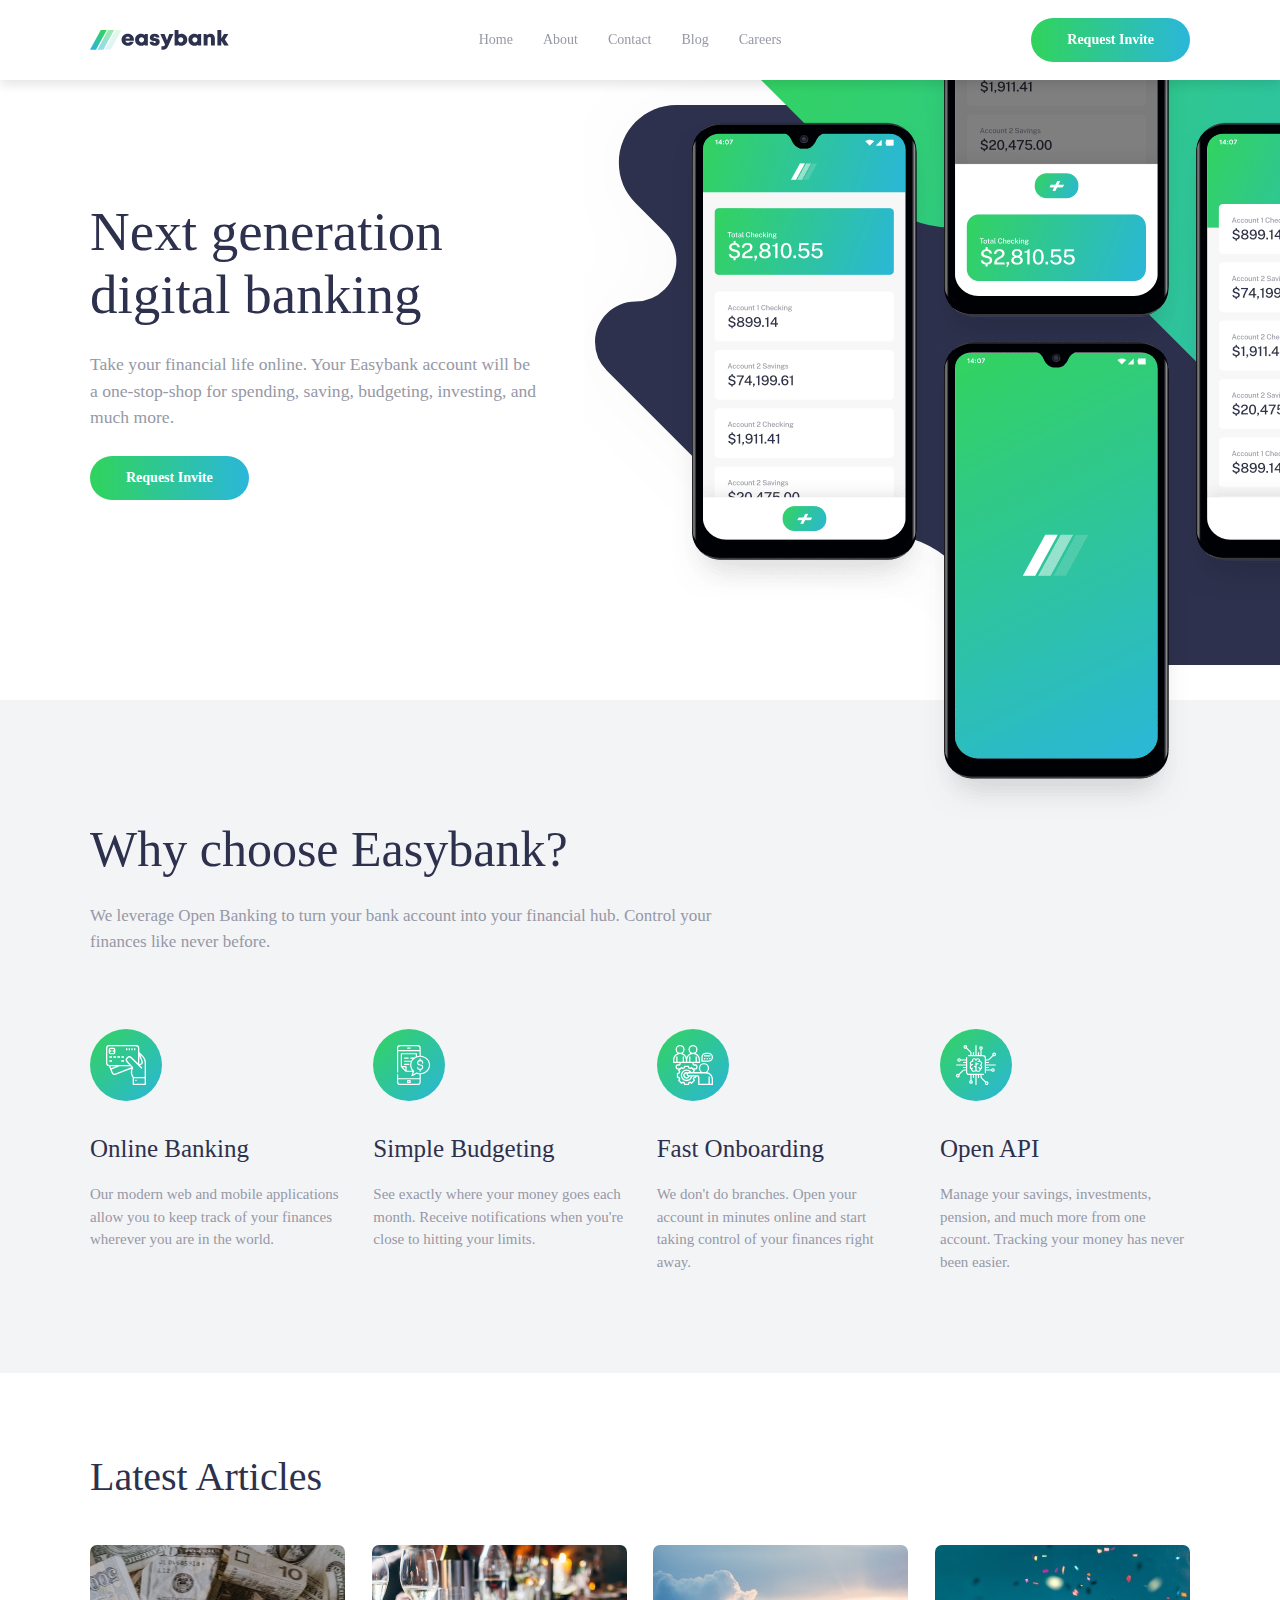
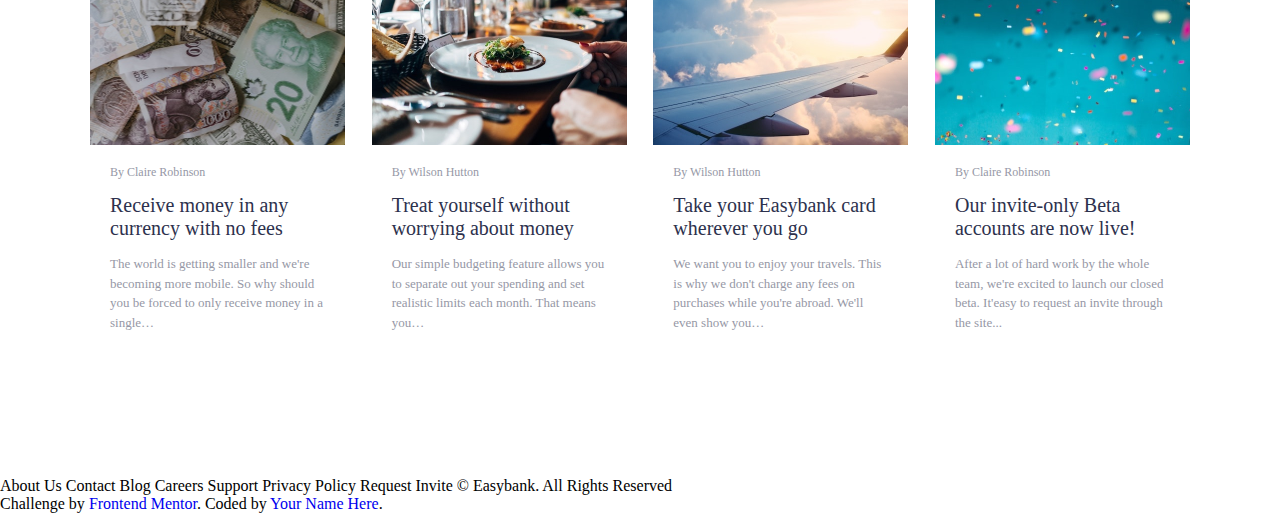
==== index.html @ 3f6d52f0 "update" ====
<!DOCTYPE html>
<html lang="en">
  <head>
    <meta charset="UTF-8" />
    <meta name="viewport" content="width=device-width, initial-scale=1.0" />
    <!-- displays site properly based on user's device -->

    <link
      rel="icon"
      type="image/png"
      sizes="32x32"
      href="./images/favicon-32x32.png"
    />

    <title>Easybank landing page</title>

    <!-- Feel free to remove these styles or customise in your own stylesheet 👍 -->
    <link rel="stylesheet" href="./css/index-desktop.css" />
    <link rel="stylesheet" href="./css/index-tablet.css" />
    <link rel="stylesheet" href="./css/index-mobile.css" />
  </head>

  <body>
    <header>
      <div class="header-container">
        <div class="logo">
          <img src="./images/logo.svg" alt="logo" />
        </div>
        <nav class="header-nav-desktop">
          <a href="#">Home</a>
          <a href="#">About</a>
          <a href="#">Contact</a>
          <a href="#">Blog</a>
          <a href="#">Careers</a>
        </nav>
        <div>
          <button class="cta header-cta">Request Invite</button>
          <button class="mobile-nav-toggle">
            <img src="./images/icon-hamburger.svg" alt="" />
          </button>
        </div>
      </div>
    </header>
    <main>
      <section class="hero-wrapper">
        <div class="hero-container">
          <div class="hero-content">
            <p class="hero-hd-text">Next generation digital banking</p>
            <p class="hero-info-text">
              Take your financial life online. Your Easybank account will be a
              one-stop-shop for spending, saving, budgeting, investing, and much
              more.
            </p>
            <button class="cta hero-cta">Request Invite</button>
          </div>
          <div class="hero-mock">
            <img class="hero-img" src="./images/image-mockups.png" alt="">
          </div>
        </div>
      </section>

      <section class="services-wrapper">
        <div class="services-container">
          <div class="services-intro">
            <p class="services-intro-hd">Why choose Easybank?</p>
            <p class="services-intro-info">
              We leverage Open Banking to turn your bank account into your
              financial hub. Control your finances like never before.
            </p>
          </div>
          <div class="services-cards-group">
            <div class="service-card">
              <div class="service-icon">
                <img src="./images/icon-online.svg" alt="Online Banking" />
              </div>
              <p class="service-title">Online Banking</p>
              <p class="service-info">
                Our modern web and mobile applications allow you to keep track
                of your finances wherever you are in the world.
              </p>
            </div>
            <div class="service-card">
              <div class="service-icon">
                <img src="./images/icon-budgeting.svg" alt="Simple Budgeting" />
              </div>
              <p class="service-title">Simple Budgeting</p>
              <p class="service-info">
                See exactly where your money goes each month. Receive
                notifications when you&apos;re close to hitting your limits.
              </p>
            </div>
            <div class="service-card">
              <div class="service-icon">
                <img src="./images/icon-onboarding.svg" alt="Fast Onboarding" />
              </div>
              <p class="service-title">Fast Onboarding</p>
              <p class="service-info">
                We don&apos;t do branches. Open your account in minutes online
                and start taking control of your finances right away.
              </p>
            </div>
            <div class="service-card">
              <div class="service-icon">
                <img src="./images/icon-api.svg" alt="Open API" />
              </div>
              <p class="service-title">Open API</p>
              <p class="service-info">
                Manage your savings, investments, pension, and much more from
                one account. Tracking your money has never been easier.
              </p>
            </div>
          </div>
        </div>
      </section>

      <section class="articles-section-wrapper">
        <div class="articles-section-container">
          <p class="articles-section-title">Latest Articles</p>

          <div class="articles-cards-group">
            <div class="article-card">
              <div class="article-card-cover-image">
                <img src="./images/image-currency.jpg" alt="" />
              </div>
              <div class="article-card-content">
                <p class="article-author">By Claire Robinson</p>
                <a href="#" class="article-title">
                  Receive money in any currency with no fees
                </a>
                <p class="article-intro">
                  The world is getting smaller and we&apos;re becoming more
                  mobile. So why should you be forced to only receive money in a
                  single…
                </p>
              </div>
            </div>

            <div class="article-card">
              <div class="article-card-cover-image">
                <img src="./images/image-restaurant.jpg" alt="" />
              </div>
              <div class="article-card-content">
                <p class="article-author">By Wilson Hutton</p>
                <a href="#" class="article-title">
                  Treat yourself without worrying about money
                </a>
                <p class="article-intro">
                  Our simple budgeting feature allows you to separate out your
                  spending and set realistic limits each month. That means you…
                </p>
              </div>
            </div>

            <div class="article-card">
              <div class="article-card-cover-image">
                <img src="./images/image-plane.jpg" alt="" />
              </div>
              <div class="article-card-content">
                <p class="article-author">By Wilson Hutton</p>
                <a href="#" class="article-title">
                  Take your Easybank card wherever you go
                </a>
                <p class="article-intro">
                  We want you to enjoy your travels. This is why we don&apos;t
                  charge any fees on purchases while you&apos;re abroad.
                  We&apos;ll even show you…
                </p>
              </div>
            </div>

            <div class="article-card">
              <div class="article-card-cover-image">
                <img src="./images/image-confetti.jpg" alt="" />
              </div>
              <div class="article-card-content">
                <p class="article-author">By Claire Robinson</p>
                <a href="#" class="article-title">
                  Our invite-only Beta accounts are now live!
                </a>
                <p class="article-intro">
                  After a lot of hard work by the whole team, we&apos;re excited
                  to launch our closed beta. It&apos;easy to request an invite
                  through the site...
                </p>
              </div>
            </div>
          </div>
        </div>
      </section>
    </main>

    About Us Contact Blog Careers Support Privacy Policy Request Invite ©
    Easybank. All Rights Reserved

    <div class="attribution">
      Challenge by
      <a href="https://www.frontendmentor.io?ref=challenge" target="_blank"
        >Frontend Mentor</a
      >. Coded by <a href="#">Your Name Here</a>.
    </div>
  </body>
</html>
---- css/index-desktop.css ----
* {
  margin: 0;
  padding: 0;
  box-sizing: border-box;
  scroll-behavior: smooth;
  text-decoration: none;
  list-style: none;
  font-family: 'Inter';
}

:root {
  --bg-color-one: hsl(0, 0%, 100%);
  --text-color-one: hsl(233, 8%, 62%);
  --text-color-two: hsl(233, 26%, 24%);
  --bg-color-two: hsl(220, 16%, 96%);
  --bg-color: hsl(192, 70%, 51%);
  --btn-color: hsl(136, 65%, 51%);
  --p-font: 1.1rem;
  --big-font: 4rem;
  --h3-font: 1.5rem;
  --mgl-px: 30px;
  --sec-maxw: 1150px;
  --dgl-px: 25px;
}

html, body {
  width: 100%;
  height: 100%;
}

a, button {
  cursor: pointer;
  -webkit-tap-highlight-color: transparent;
}

button {
  outline: none;
  border: none;
  display: block;
}

header {
  width: 100%;
  background: var(--bg-color-one);
  box-shadow: 0px 5px 10px rgba(0, 0, 0, 0.1);
  position: fixed;
  top: 0;
  z-index: 10;
}

.header-container {
  max-width: var(--sec-maxw);
  margin: 0 auto;  
  height: 80px;
  padding: 0 var(--dgl-px);
  display: flex;
  justify-content: space-between;
  align-items: center;
}

.logo {
  max-height: 20px;
}

.header-nav-desktop {
  display: flex;
  height: 100%;
}

.header-nav-desktop > a {
  display: flex;
  color: var(--text-color-one);
  align-items: center;
  font-size: 14px;
  height: 100%;
  margin: 0 15px;
  position: relative;
}

.header-nav-desktop > a:hover {
  color: var(--text-color-two);
}

.header-nav-desktop > a::after {
  content: "";
  position: absolute;
  bottom: 0;
  width: 100%;
  height: 4px;
  background: linear-gradient(to right, var(--btn-color), var(--bg-color));
  opacity: 0;
}

.header-nav-desktop > a:hover::after {
  opacity: 1;
}

.cta {
  padding: 14px 36px;
  background: linear-gradient(to right, var(--btn-color), var(--bg-color));
  font-weight: 600;
  font-size: 14px;
  color: var(--bg-color-one);
  border-radius: 50px;
}

.cta:hover {
  opacity: 0.7;
}

.mobile-nav-toggle {
  display: none;
}

main {
  width: 100%;
  overflow: hidden;
}

.hero-wrapper {
  width: 100%;
  background: var(--bg-color-one);
}

.hero-container {
  position: relative;
  max-width: var(--sec-maxw);
  padding: 0 var(--dgl-px);
  margin: 0 auto;
  display: flex;
  align-items: center;
  height: 700px;
}

.hero-content {
  flex: 1;
}

.hero-mock {
  width: 47%;
  z-index: 1;
}

.hero-container::before {
  content: "";
  width: 100%;
  height: 100%;
  position: absolute;
  top: -5%;
  right: -45%;
  background: center no-repeat url(../images/bg-intro-desktop.svg);
}

.hero-hd-text {
  font-size: 55px;
  max-width: 500px;
  color: var(--text-color-two);
}

.hero-info-text {
  max-width: 450px;
  font-size: var(--p-font);
  line-height: 1.5;
  color: var(--text-color-one);
  margin: 25px 0;
}

.services-wrapper {
  width: 100%;
  background: var(--bg-color-two);
}

.services-container {
  max-width: var(--sec-maxw);
  padding: 120px var(--dgl-px) 50px;
  margin: 0 auto;
  position: relative;
}

.services-intro-hd {
  font-size: 50px;
  color: var(--text-color-two);
}

.services-intro-info {
  max-width: 650px;
  font-size: 17px;
  line-height: 1.5;
  color: var(--text-color-one);
  margin: 25px 0;
}

.services-cards-group {
  display: flex;
  padding: 50px 0;
  justify-content: space-between;
  flex-wrap: wrap;
}

.service-card {
  width: 250px;
}

.service-icon {
  margin-bottom: 30px;
}

.service-title {
  font-size: 25px;
  margin-bottom: 20px;
  color: var(--text-color-two);
}

.service-info {
  font-size: 15px;
  line-height: 1.5;
  color: var(--text-color-one);
}

.articles-section-wrapper {
  width: 100%;
  background: var(--bg-color-one);
  position: relative;
  z-index: 1;
}

.articles-section-container {
  max-width: var(--sec-maxw);
  padding: 80px var(--dgl-px);
  margin: 0 auto;
}

.articles-section-title {
  font-size: 40px;
  color: var(--text-color-two);
}

.articles-cards-group {
  display: flex;
  padding: 45px 0;
  justify-content: space-between;
  flex-wrap: wrap;
}

.article-card {
  width: 255px;
  border-radius: 7px;
  overflow: hidden;
  cursor: pointer;
}

.article-card-cover-image {
  width: 100%;
  height: 200px;
}

.article-card-cover-image > img {
  width: 100%;
  height: 100%;
  object-fit: cover;
  object-position: center;
}

.article-card-content {
  padding: 20px 20px;
}

.article-author {
  font-size: 12px;
  color: var(--text-color-one);
}

.article-title {
  display: block;
  font-size: 20px;
  color: var(--text-color-two);
  margin: 14px 0;
}

.article-card:hover .article-title {
  color: var(--btn-color);
}

.article-intro {
  font-size: 13px;
  line-height: 1.5;
  color: var(--text-color-one);
}
---- css/index-tablet.css ----
@media screen and (max-width: 768px) {
  .header-container > div:last-child {
    display: none;
  }

  main::after {
    display: none;
  }

  .hero-container {
    width: 100%;
    display: flex;
    align-items: center;
    flex-direction: column-reverse;
    height: auto;
    margin-top: -150px;
    padding-bottom: 100px;
  }

  .hero-container::before {
    top: 0%;
    right: 0;
    background: center/contain no-repeat url(../images/bg-intro-mobile.svg);
  }

  .hero-content {
    flex: initial;
    z-index: 1;
    margin-top: 20px;
  }
  
  .hero-mock {
    width: 100%; 
    display: flex;
    justify-content: center;
  }

  .hero-img {
    width: 105%;
  }

  .hero-content > p {
    text-align: center;
  }

  .hero-hd-text {
    font-size: 50px;
  }

  .hero-info-text {
    font-size: 17px;
    max-width: 400px;
    margin: 23px auto 30px;
  }

  .hero-cta {
    margin: 0 auto;
  }

  .services-intro {
    display: flex;
    flex-direction: column;
    align-items: center;
  }

  .services-intro-info {
    text-align: center;
  }

  .services-cards-group {
    justify-content: space-around;
  }

  .service-card {
    margin-bottom: 50px;
    display: flex;
    flex-direction: column;
    align-items: center;
  }

  .service-icon {
    margin: 0;
  }

  .service-title {
    margin: 20px 0;
  }

  .service-info {
    text-align: center;
  }

  .articles-section-title {
    text-align: center;
  }

  .articles-cards-group {
    justify-content: space-around;
  }

  .article-card {
    width: 300px;
    margin-bottom: 40px;
  }
}
---- css/index-mobile.css ----
@media screen and (max-width: 576px) {
  header {
    box-shadow: 0px 3px 6px rgba(0, 0, 0, 0.1);
  }

  .header-container > div:last-child {
    display: block;
  }

  .header-container {
    max-width: none;
    margin: 0;
    padding: 0 var(--mgl-px);
    height: 65px;
  }

  .header-nav-desktop,
  .header-cta {
    display: none;
  }

  .mobile-nav-toggle {
    display: block;
  }

  .hero-container {
    margin-top: -70px;
    padding-bottom: 100px;
  }

  .hero-container::before {
    top: -13%;
    right: 0;
    background: center/contain no-repeat url(../images/bg-intro-mobile.svg);
  }

  .hero-hd-text {
    font-size: 35px;
  }
  
  .hero-info-text {
    font-size: 14px;
    line-height: 1.6;
    max-width: 400px;
    margin: 20px auto 30px;
  }
}
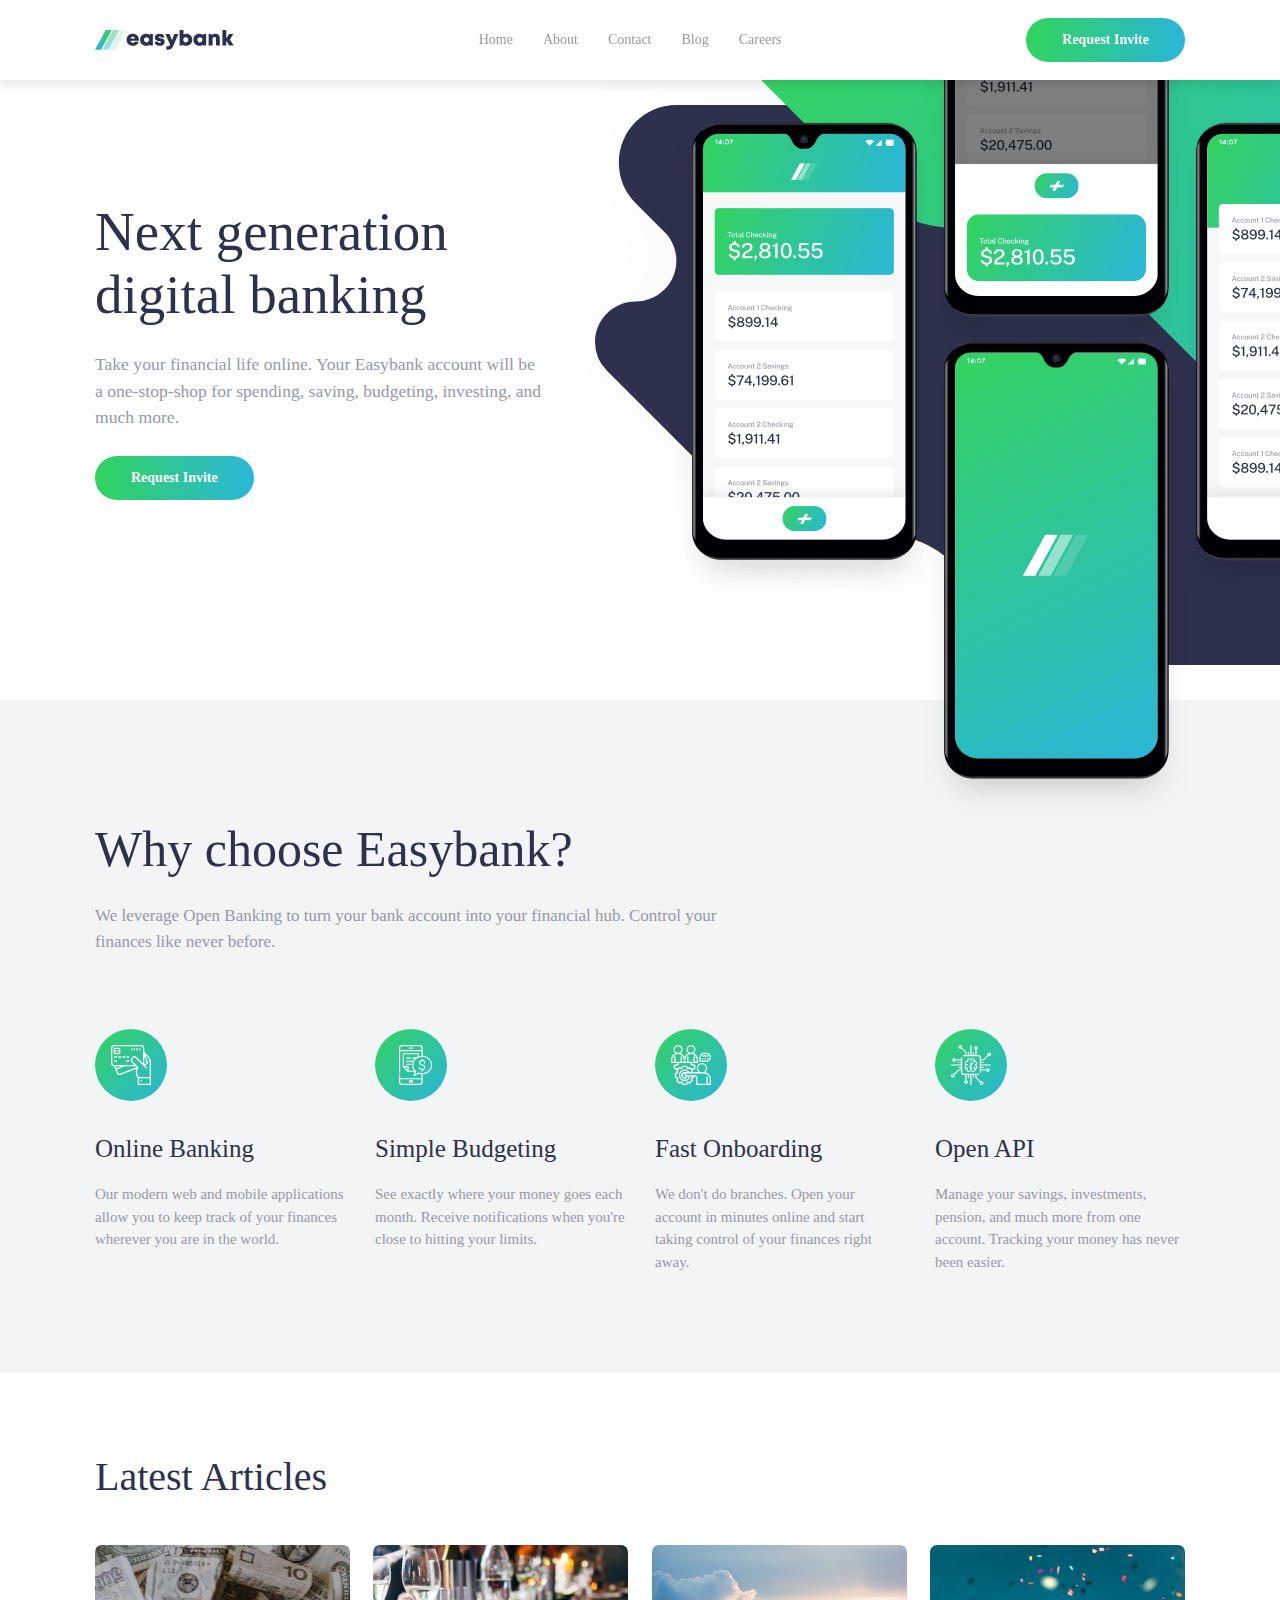
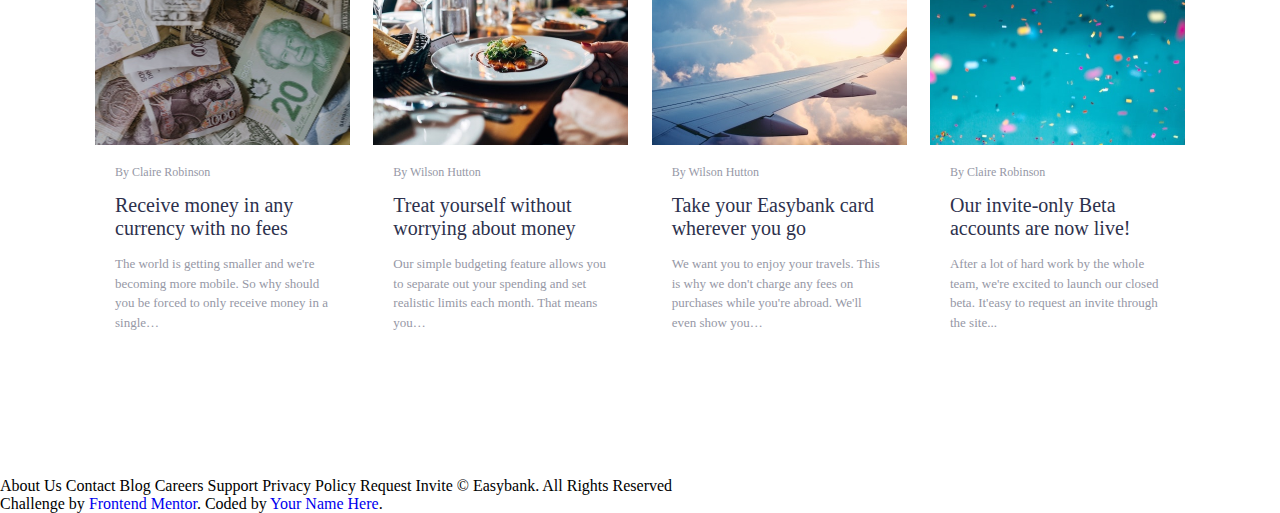
==== commit abfb97d1: "mobile nav css rendered" ====
--- a/index.html
+++ b/index.html
@@ -15,9 +15,9 @@
     <title>Easybank landing page</title>
 
     <!-- Feel free to remove these styles or customise in your own stylesheet 👍 -->
-    <link rel="stylesheet" href="./css/index-desktop.css" />
-    <link rel="stylesheet" href="./css/index-tablet.css" />
-    <link rel="stylesheet" href="./css/index-mobile.css" />
+    <link rel="stylesheet" href="./css/desktop.css" />
+    <link rel="stylesheet" href="./css/tablet.css" />
+    <link rel="stylesheet" href="./css/mobile.css" />
   </head>
 
   <body>
@@ -26,7 +26,7 @@
         <div class="logo">
           <img src="./images/logo.svg" alt="logo" />
         </div>
-        <nav class="header-nav-desktop">
+        <nav class="header-nav">
           <a href="#">Home</a>
           <a href="#">About</a>
           <a href="#">Contact</a>
@@ -39,6 +39,15 @@
             <img src="./images/icon-hamburger.svg" alt="" />
           </button>
         </div>
+      </div>
+      <div class="mobile-nav-wrapper">
+        <nav class="mobile-nav">
+          <a href="#">Home</a>
+          <a href="#">About</a>
+          <a href="#">Contact</a>
+          <a href="#">Blog</a>
+          <a href="#">Careers</a>
+        </nav>
       </div>
     </header>
     <main>
--- a/css/desktop.css
+++ b/css/desktop.css
@@ -0,0 +1,292 @@
+* {
+  margin: 0;
+  padding: 0;
+  box-sizing: border-box;
+  scroll-behavior: smooth;
+  text-decoration: none;
+  list-style: none;
+  font-family: 'Inter';
+}
+
+:root {
+  --bg-color-one: hsl(0, 0%, 100%);
+  --text-color-one: hsl(233, 8%, 62%);
+  --text-color-two: hsl(233, 26%, 24%);
+  --bg-color-two: hsl(220, 16%, 96%);
+  --bg-color: hsl(192, 70%, 51%);
+  --btn-color: hsl(136, 65%, 51%);
+  --p-font: 1.1rem;
+  --big-font: 4rem;
+  --h3-font: 1.5rem;
+  --mgl-px: 25px;
+  --sec-maxw: 1150px;
+  --dgl-px: 30px;
+}
+
+html, body {
+  width: 100%;
+  height: 100%;
+}
+
+a, button {
+  cursor: pointer;
+  -webkit-tap-highlight-color: transparent;
+}
+
+button {
+  outline: none;
+  border: none;
+  display: block;
+}
+
+header {
+  width: 100%;
+  background: var(--bg-color-one);
+  box-shadow: 0px 5px 10px rgba(0, 0, 0, 0.1);
+  position: fixed;
+  top: 0;
+  z-index: 10;
+}
+
+.header-container {
+  max-width: var(--sec-maxw);
+  margin: 0 auto;  
+  height: 80px;
+  padding: 0 var(--dgl-px);
+  display: flex;
+  justify-content: space-between;
+  align-items: center;
+}
+
+.logo {
+  max-height: 20px;
+}
+
+.header-nav {
+  display: flex;
+  height: 100%;
+}
+
+.header-nav > a {
+  display: flex;
+  color: var(--text-color-one);
+  align-items: center;
+  font-size: 14px;
+  height: 100%;
+  margin: 0 15px;
+  position: relative;
+}
+
+.header-nav > a:hover {
+  color: var(--text-color-two);
+}
+
+.header-nav > a::after {
+  content: "";
+  position: absolute;
+  bottom: 0;
+  width: 100%;
+  height: 4px;
+  background: linear-gradient(to right, var(--btn-color), var(--bg-color));
+  opacity: 0;
+}
+
+.header-nav > a:hover::after {
+  opacity: 1;
+}
+
+.cta {
+  padding: 14px 36px;
+  background: linear-gradient(to right, var(--btn-color), var(--bg-color));
+  font-weight: 600;
+  font-size: 14px;
+  color: var(--bg-color-one);
+  border-radius: 50px;
+}
+
+.cta:hover {
+  opacity: 0.7;
+}
+
+.mobile-nav-toggle {
+  display: none;
+}
+
+.mobile-nav-wrapper {
+  display: none;
+}
+
+main {
+  width: 100%;
+  overflow: hidden;
+}
+
+.hero-wrapper {
+  width: 100%;
+  background: var(--bg-color-one);
+}
+
+.hero-container {
+  position: relative;
+  max-width: var(--sec-maxw);
+  padding: 0 var(--dgl-px);
+  margin: 0 auto;
+  display: flex;
+  align-items: center;
+  height: 700px;
+}
+
+.hero-content {
+  flex: 1;
+}
+
+.hero-mock {
+  width: 47%;
+  z-index: 1;
+}
+
+.hero-container::before {
+  content: "";
+  width: 100%;
+  height: 100%;
+  position: absolute;
+  top: -5%;
+  right: -45%;
+  background: center no-repeat url(../images/bg-intro-desktop.svg);
+}
+
+.hero-hd-text {
+  font-size: 55px;
+  max-width: 500px;
+  color: var(--text-color-two);
+}
+
+.hero-info-text {
+  max-width: 450px;
+  font-size: var(--p-font);
+  line-height: 1.5;
+  color: var(--text-color-one);
+  margin: 25px 0;
+}
+
+.services-wrapper {
+  width: 100%;
+  background: var(--bg-color-two);
+}
+
+.services-container {
+  max-width: var(--sec-maxw);
+  padding: 120px var(--dgl-px) 50px;
+  margin: 0 auto;
+  position: relative;
+}
+
+.services-intro-hd {
+  font-size: 50px;
+  color: var(--text-color-two);
+}
+
+.services-intro-info {
+  max-width: 650px;
+  font-size: 17px;
+  line-height: 1.5;
+  color: var(--text-color-one);
+  margin: 25px 0;
+}
+
+.services-cards-group {
+  display: flex;
+  padding: 50px 0;
+  justify-content: space-between;
+  flex-wrap: wrap;
+}
+
+.service-card {
+  width: 250px;
+}
+
+.service-icon {
+  margin-bottom: 30px;
+}
+
+.service-title {
+  font-size: 25px;
+  margin-bottom: 20px;
+  color: var(--text-color-two);
+}
+
+.service-info {
+  font-size: 15px;
+  line-height: 1.5;
+  color: var(--text-color-one);
+}
+
+.articles-section-wrapper {
+  width: 100%;
+  background: var(--bg-color-one);
+  position: relative;
+  z-index: 1;
+}
+
+.articles-section-container {
+  max-width: var(--sec-maxw);
+  padding: 80px var(--dgl-px);
+  margin: 0 auto;
+}
+
+.articles-section-title {
+  font-size: 40px;
+  color: var(--text-color-two);
+}
+
+.articles-cards-group {
+  display: flex;
+  padding: 45px 0;
+  justify-content: space-between;
+  flex-wrap: wrap;
+}
+
+.article-card {
+  width: 255px;
+  border-radius: 7px;
+  overflow: hidden;
+  cursor: pointer;
+}
+
+.article-card-cover-image {
+  width: 100%;
+  height: 200px;
+}
+
+.article-card-cover-image > img {
+  width: 100%;
+  height: 100%;
+  object-fit: cover;
+  object-position: center;
+}
+
+.article-card-content {
+  padding: 20px 20px;
+}
+
+.article-author {
+  font-size: 12px;
+  color: var(--text-color-one);
+}
+
+.article-title {
+  display: block;
+  font-size: 20px;
+  color: var(--text-color-two);
+  margin: 14px 0;
+}
+
+.article-card:hover .article-title {
+  color: var(--btn-color);
+}
+
+.article-intro {
+  font-size: 13px;
+  line-height: 1.5;
+  color: var(--text-color-one);
+}--- a/css/tablet.css
+++ b/css/tablet.css
@@ -0,0 +1,105 @@
+@media screen and (max-width: 768px) {
+  .header-container > div:last-child {
+    display: none;
+  }
+
+  main::after {
+    display: none;
+  }
+
+  .hero-container {
+    width: 100%;
+    display: flex;
+    align-items: center;
+    flex-direction: column-reverse;
+    height: auto;
+    margin-top: -15%;
+    padding-bottom: 100px;
+  }
+
+  .hero-container::before {
+    top: 0;
+    right: 0;
+    background: center 15%/contain no-repeat url(../images/bg-intro-mobile.svg);
+  }
+
+  .hero-content {
+    flex: initial;
+    z-index: 1;
+    margin-top: 20px;
+  }
+  
+  .hero-mock {
+    width: 100%; 
+    display: flex;
+    justify-content: center;
+  }
+
+  .hero-img {
+    width: 109%;
+  }
+
+  .hero-content > p {
+    text-align: center;
+  }
+
+  .hero-hd-text {
+    font-size: 50px;
+  }
+
+  .hero-info-text {
+    font-size: 17px;
+    max-width: 400px;
+    margin: 23px auto 30px;
+  }
+
+  .hero-cta {
+    margin: 0 auto;
+  }
+
+  .services-intro {
+    display: flex;
+    flex-direction: column;
+    align-items: center;
+  }
+
+  .services-intro-info {
+    text-align: center;
+  }
+
+  .services-cards-group {
+    justify-content: space-around;
+  }
+
+  .service-card {
+    margin-bottom: 50px;
+    display: flex;
+    flex-direction: column;
+    align-items: center;
+  }
+
+  .service-icon {
+    margin: 0;
+  }
+
+  .service-title {
+    margin: 20px 0;
+  }
+
+  .service-info {
+    text-align: center;
+  }
+
+  .articles-section-title {
+    text-align: center;
+  }
+
+  .articles-cards-group {
+    justify-content: space-around;
+  }
+
+  .article-card {
+    width: 300px;
+    margin-bottom: 40px;
+  }
+}
--- a/css/mobile.css
+++ b/css/mobile.css
@@ -0,0 +1,81 @@
+@media screen and (max-width: 576px) {
+  header {
+    box-shadow: 0px 3px 6px rgba(0, 0, 0, 0.1);
+  }
+
+  .header-container > div:last-child {
+    display: block;
+  }
+
+  .header-container {
+    max-width: none;
+    margin: 0;
+    padding: 0 var(--mgl-px);
+    height: 65px;
+  }
+
+  .header-nav,
+  .header-cta {
+    display: none;
+  }
+
+  .mobile-nav-toggle {
+    display: block;
+  }
+
+  .mobile-nav-wrapper {
+    display: block;
+    position: fixed;
+    width: 100%;
+    height: 100%;
+    background: linear-gradient(to bottom, rgba(0,0,0,.7), transparent);
+    top: 65px;
+    padding: 20px var(--mgl-px) 0;
+  }
+
+  .mobile-nav {
+    width: 100%;
+    background: var(--bg-color-one);
+    display: flex;
+    flex-direction: column;
+    border-radius: 5px;
+    padding: 12px 0;
+  }
+
+  .mobile-nav > a {
+    width: 100%;
+    padding: 12px 0;
+    text-align: center;
+    color: var(--text-color-two);
+    /* font-size: ; */
+  }
+
+  .mobile-nav > a:hover {
+    color: var(--btn-color);
+  }
+
+  .hero-hd-text {
+    font-size: 35px;
+  }
+  
+  .hero-info-text {
+    font-size: 14px;
+    line-height: 1.6;
+    max-width: 400px;
+    margin: 20px auto 30px;
+  }
+
+  .services-intro-hd {
+    text-align: center;
+    font-size: 40px;
+  }
+
+  .service-card {
+    width: 350px;
+    margin-bottom: 40px;
+  }
+
+  .article-card {
+    width: 400px;
+  }
+}
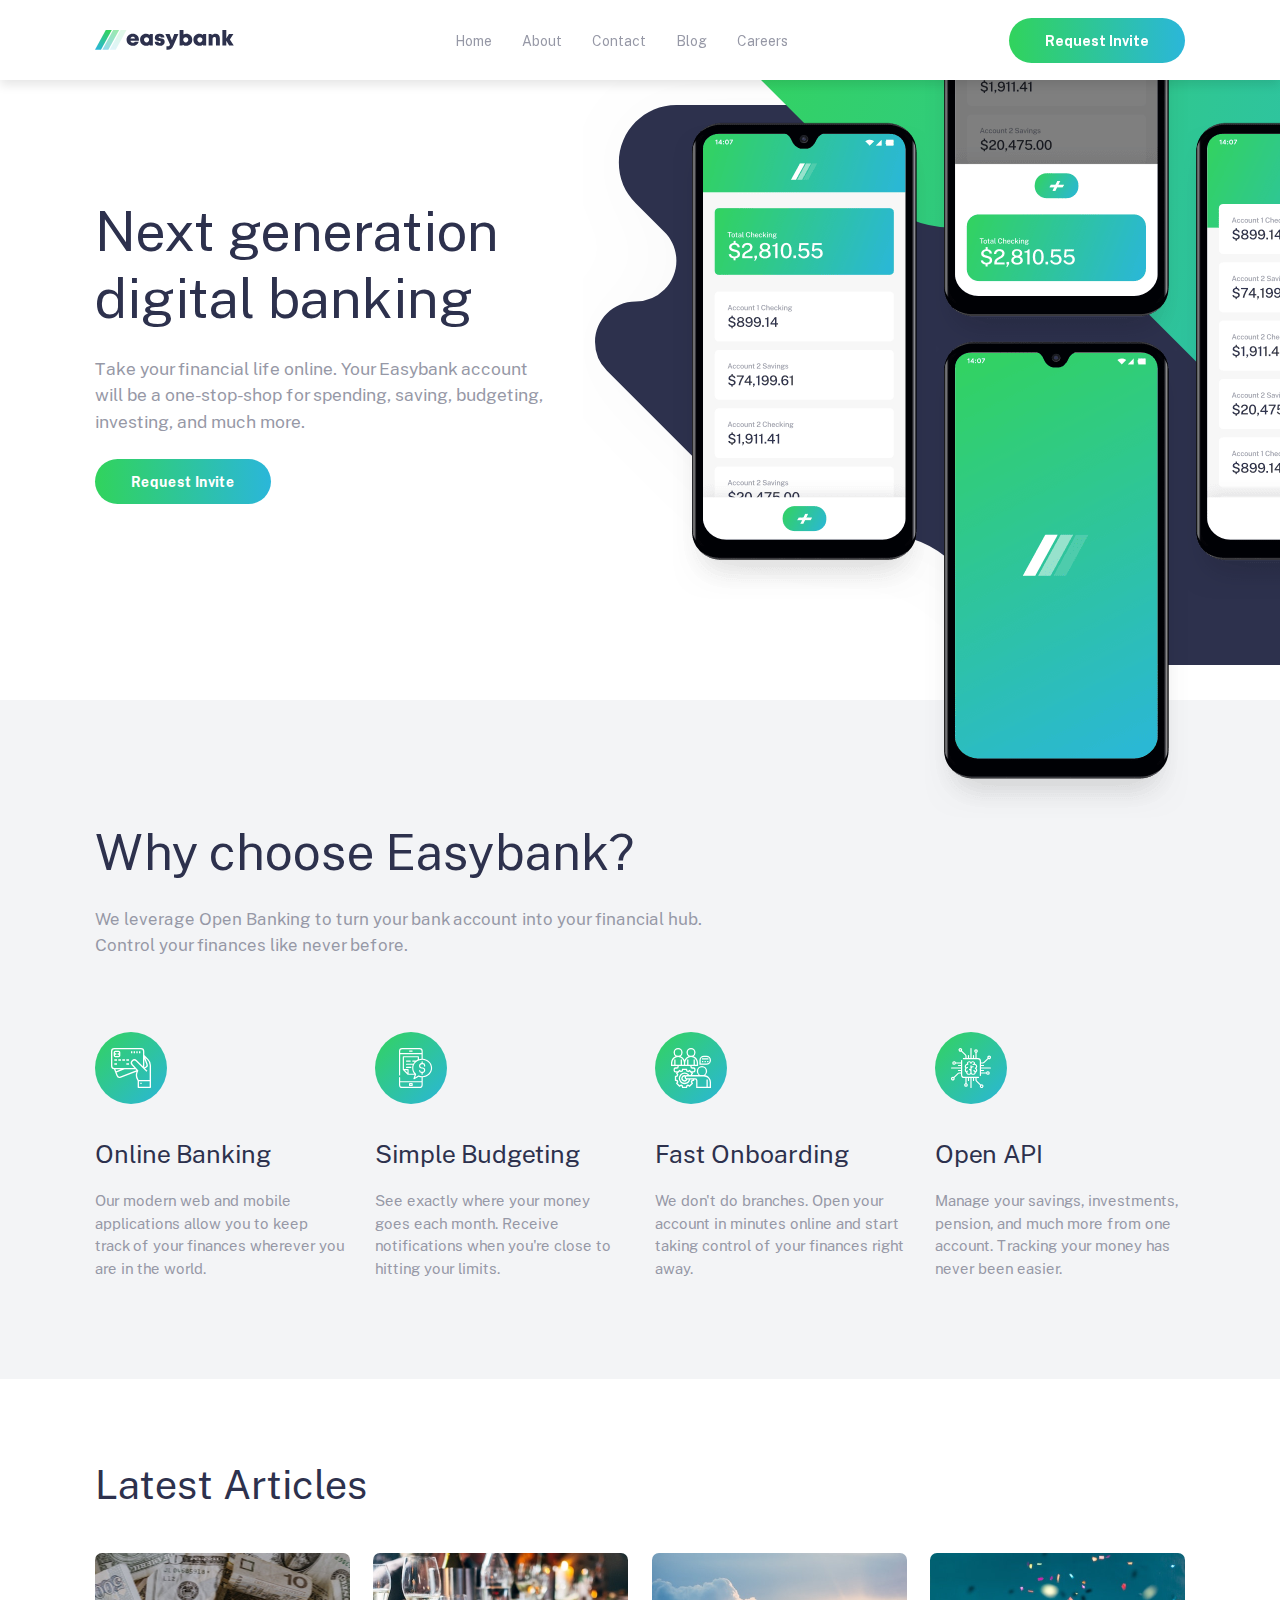
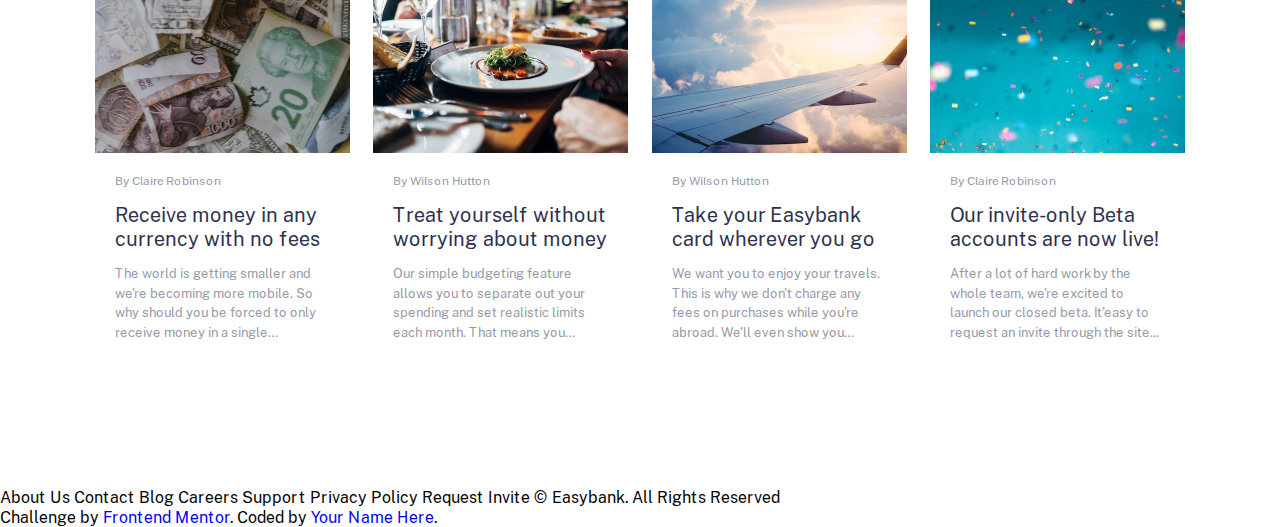
==== commit 18f82c1c: "added font files" ====
--- a/index.html
+++ b/index.html
@@ -15,6 +15,7 @@
     <title>Easybank landing page</title>
 
     <!-- Feel free to remove these styles or customise in your own stylesheet 👍 -->
+    <link rel="stylesheet" href="./css/global.css" />
     <link rel="stylesheet" href="./css/desktop.css" />
     <link rel="stylesheet" href="./css/tablet.css" />
     <link rel="stylesheet" href="./css/mobile.css" />
@@ -35,12 +36,13 @@
         </nav>
         <div>
           <button class="cta header-cta">Request Invite</button>
-          <button class="mobile-nav-toggle">
-            <img src="./images/icon-hamburger.svg" alt="" />
+          <button id="mobile-nav-toggle" class="mobile-nav-toggle">
+            <img id="nav-open-icon" src="./images/icon-hamburger.svg" alt="" />
+            <img id="nav-close-icon" src="./images/icon-close.svg" alt="" />
           </button>
         </div>
       </div>
-      <div class="mobile-nav-wrapper">
+      <div id="mobile-nav-wrapper" class="mobile-nav-wrapper">
         <nav class="mobile-nav">
           <a href="#">Home</a>
           <a href="#">About</a>
@@ -207,5 +209,6 @@
         >Frontend Mentor</a
       >. Coded by <a href="#">Your Name Here</a>.
     </div>
+    <script src="./js/script.js"></script>
   </body>
 </html>
--- a/css/global.css
+++ b/css/global.css
@@ -0,0 +1,60 @@
+@font-face {
+  font-family: 'Public Sans';
+  src: url(../fonts/PublicSans-Light.woff2) format('woff2');
+  font-weight: 300;
+  font-style: normal;
+}
+@font-face {
+  font-family: 'Public Sans';
+  src: url(../fonts/PublicSans-Regular.woff2) format('woff2');
+  font-weight: 400;
+  font-style: normal;
+}
+@font-face {
+  font-family: 'Public Sans';
+  src: url(../fonts/PublicSans-Bold.woff2) format('woff2');
+  font-weight: 700;
+  font-style: normal;
+}
+
+
+* {
+  margin: 0;
+  padding: 0;
+  box-sizing: border-box;
+  scroll-behavior: smooth;
+  text-decoration: none;
+  list-style: none;
+  font-family: 'Public Sans';
+}
+
+:root {
+  --bg-color-one: hsl(0, 0%, 100%);
+  --text-color-one: hsl(233, 8%, 62%);
+  --text-color-two: hsl(233, 26%, 24%);
+  --bg-color-two: hsl(220, 16%, 96%);
+  --bg-color: hsl(192, 70%, 51%);
+  --btn-color: hsl(136, 65%, 51%);
+  --p-font: 1.1rem;
+  --big-font: 4rem;
+  --h3-font: 1.5rem;
+  --mgl-px: 25px;
+  --sec-maxw: 1150px;
+  --dgl-px: 30px;
+}
+
+html, body {
+  width: 100%;
+  height: 100%;
+}
+
+a, button {
+  cursor: pointer;
+  -webkit-tap-highlight-color: transparent;
+}
+
+button {
+  outline: none;
+  border: none;
+  display: block;
+}
--- a/css/desktop.css
+++ b/css/desktop.css
@@ -1,44 +1,3 @@
-* {
-  margin: 0;
-  padding: 0;
-  box-sizing: border-box;
-  scroll-behavior: smooth;
-  text-decoration: none;
-  list-style: none;
-  font-family: 'Inter';
-}
-
-:root {
-  --bg-color-one: hsl(0, 0%, 100%);
-  --text-color-one: hsl(233, 8%, 62%);
-  --text-color-two: hsl(233, 26%, 24%);
-  --bg-color-two: hsl(220, 16%, 96%);
-  --bg-color: hsl(192, 70%, 51%);
-  --btn-color: hsl(136, 65%, 51%);
-  --p-font: 1.1rem;
-  --big-font: 4rem;
-  --h3-font: 1.5rem;
-  --mgl-px: 25px;
-  --sec-maxw: 1150px;
-  --dgl-px: 30px;
-}
-
-html, body {
-  width: 100%;
-  height: 100%;
-}
-
-a, button {
-  cursor: pointer;
-  -webkit-tap-highlight-color: transparent;
-}
-
-button {
-  outline: none;
-  border: none;
-  display: block;
-}
-
 header {
   width: 100%;
   background: var(--bg-color-one);
--- a/css/mobile.css
+++ b/css/mobile.css
@@ -23,8 +23,12 @@
     display: block;
   }
 
+  #nav-close-icon {
+    display: none;
+  }
+
   .mobile-nav-wrapper {
-    display: block;
+    /* display: block; */
     position: fixed;
     width: 100%;
     height: 100%;
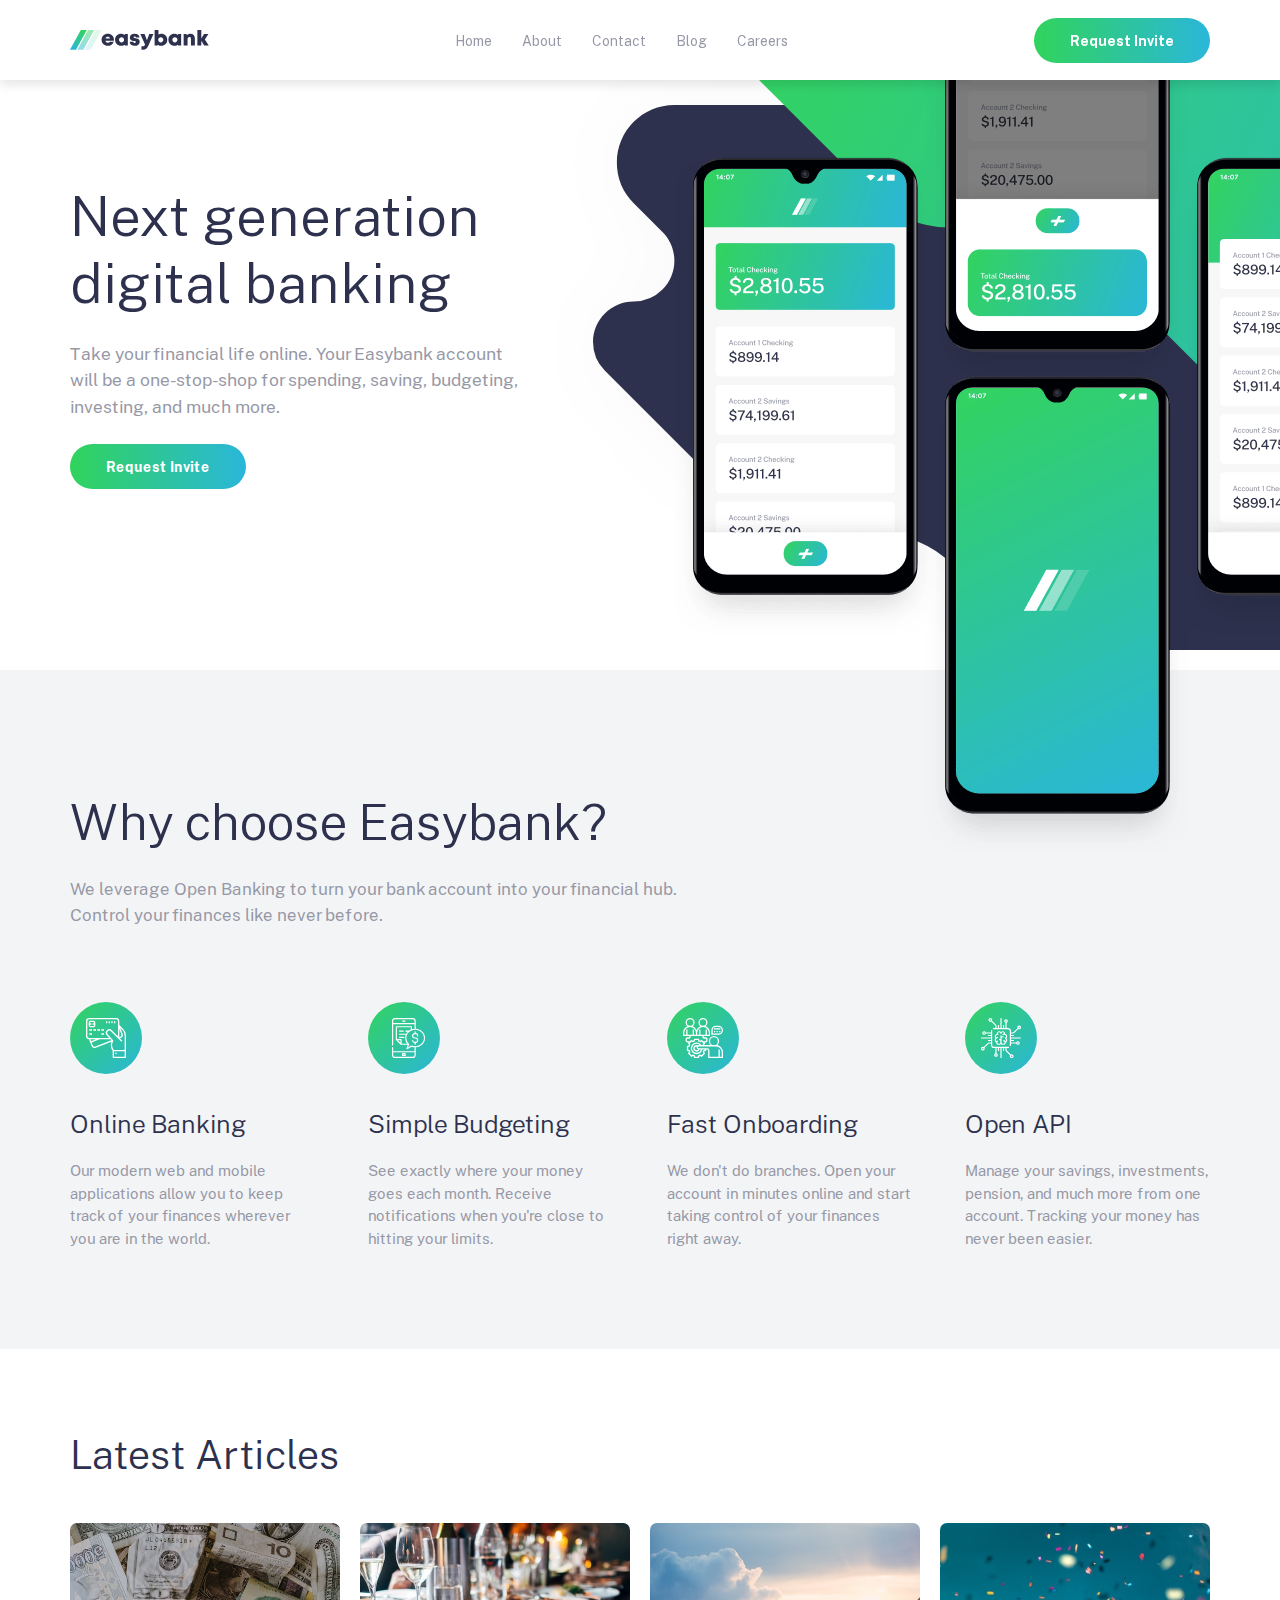
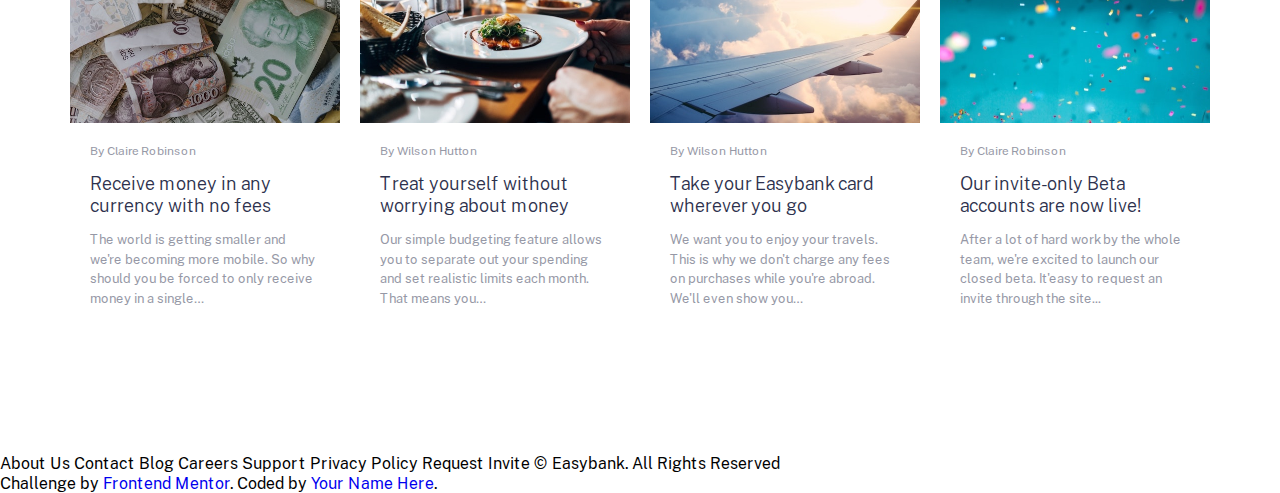
==== commit 5a96cf1c: "some css changes" ====
--- a/index.html
+++ b/index.html
@@ -14,7 +14,6 @@
 
     <title>Easybank landing page</title>
 
-    <!-- Feel free to remove these styles or customise in your own stylesheet 👍 -->
     <link rel="stylesheet" href="./css/global.css" />
     <link rel="stylesheet" href="./css/desktop.css" />
     <link rel="stylesheet" href="./css/tablet.css" />
--- a/css/global.css
+++ b/css/global.css
@@ -39,7 +39,7 @@
   --big-font: 4rem;
   --h3-font: 1.5rem;
   --mgl-px: 25px;
-  --sec-maxw: 1150px;
+  --sec-maxw: 1200px;
   --dgl-px: 30px;
 }
 
--- a/css/desktop.css
+++ b/css/desktop.css
@@ -92,7 +92,7 @@
   margin: 0 auto;
   display: flex;
   align-items: center;
-  height: 700px;
+  height: 670px;
 }
 
 .hero-content {
@@ -102,6 +102,7 @@
 .hero-mock {
   width: 47%;
   z-index: 1;
+  margin-bottom: -100px;
 }
 
 .hero-container::before {
@@ -109,13 +110,14 @@
   width: 100%;
   height: 100%;
   position: absolute;
-  top: -5%;
-  right: -45%;
+  top: -3%;
+  right: -43%;
   background: center no-repeat url(../images/bg-intro-desktop.svg);
 }
 
 .hero-hd-text {
   font-size: 55px;
+  font-weight: 300;
   max-width: 500px;
   color: var(--text-color-two);
 }
@@ -142,6 +144,7 @@
 
 .services-intro-hd {
   font-size: 50px;
+  font-weight: 300;
   color: var(--text-color-two);
 }
 
@@ -161,7 +164,7 @@
 }
 
 .service-card {
-  width: 250px;
+  width: 245px;
 }
 
 .service-icon {
@@ -170,6 +173,7 @@
 
 .service-title {
   font-size: 25px;
+  font-weight: 300;
   margin-bottom: 20px;
   color: var(--text-color-two);
 }
@@ -195,6 +199,7 @@
 
 .articles-section-title {
   font-size: 40px;
+  font-weight: 300;
   color: var(--text-color-two);
 }
 
@@ -206,7 +211,7 @@
 }
 
 .article-card {
-  width: 255px;
+  width: 270px;
   border-radius: 7px;
   overflow: hidden;
   cursor: pointer;
@@ -235,7 +240,8 @@
 
 .article-title {
   display: block;
-  font-size: 20px;
+  font-size: 18px;
+  font-weight: 300;
   color: var(--text-color-two);
   margin: 14px 0;
 }
--- a/css/tablet.css
+++ b/css/tablet.css
@@ -33,6 +33,7 @@
     width: 100%; 
     display: flex;
     justify-content: center;
+    margin-bottom: 0;
   }
 
   .hero-img {
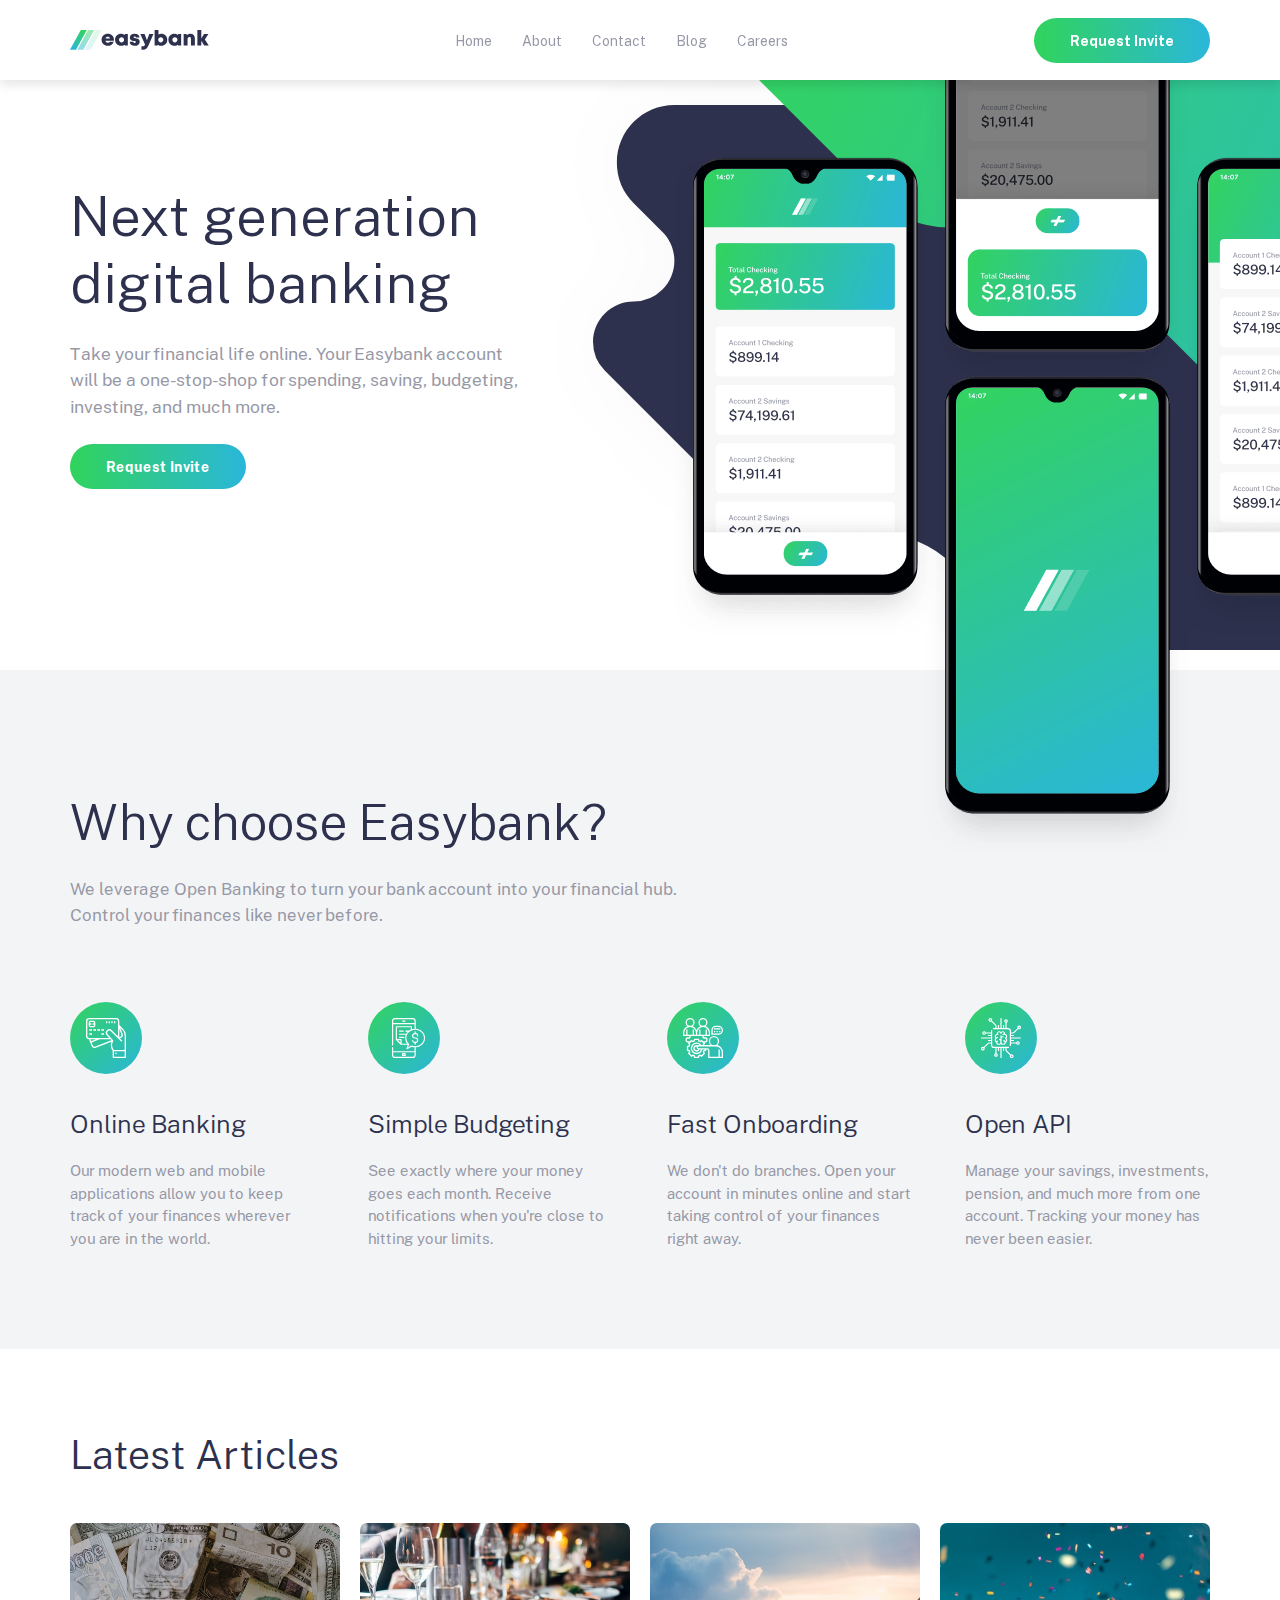
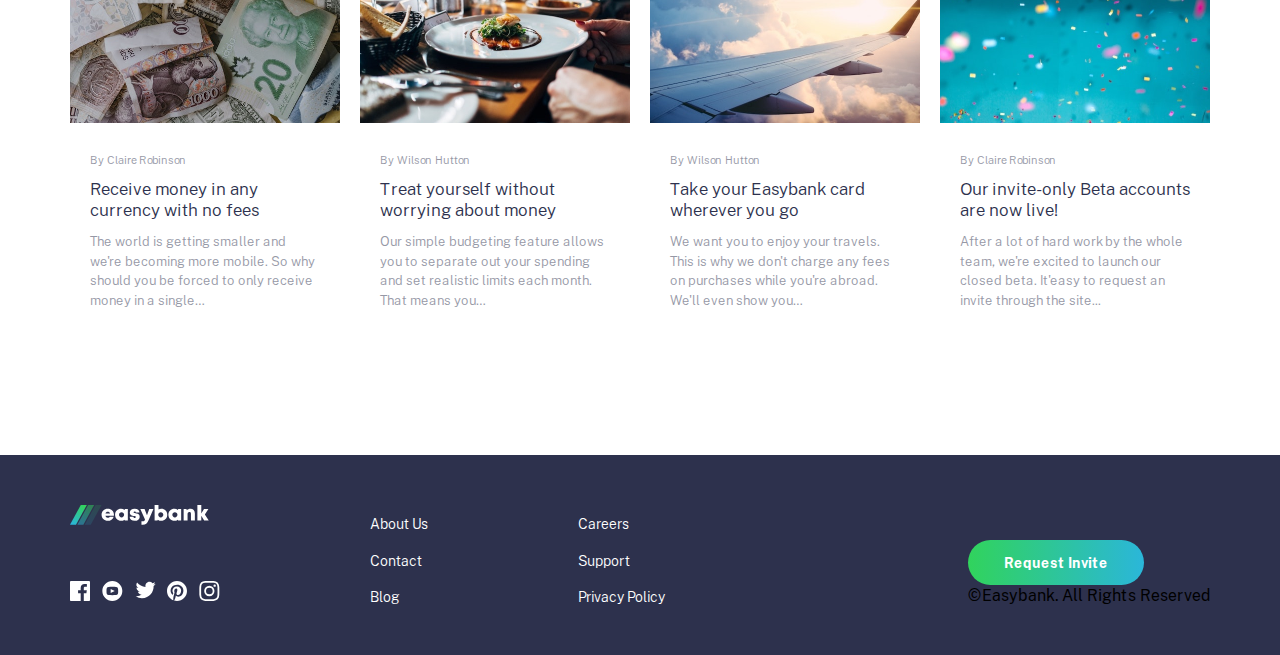
==== commit 8dcb5ec8: "footer in progress" ====
--- a/index.html
+++ b/index.html
@@ -199,15 +199,54 @@
       </section>
     </main>
 
-    About Us Contact Blog Careers Support Privacy Policy Request Invite ©
-    Easybank. All Rights Reserved
-
-    <div class="attribution">
-      Challenge by
-      <a href="https://www.frontendmentor.io?ref=challenge" target="_blank"
-        >Frontend Mentor</a
-      >. Coded by <a href="#">Your Name Here</a>.
-    </div>
+    <footer>
+      <div class="footer-container">
+        <div class="logo-and-socials">
+          <div class="footer-logo">
+            <img src="./images/logo-white.svg" alt="logo" />
+          </div>
+          <div class="socials">
+            <a class="facebook" href="#">
+              <svg xmlns="http://www.w3.org/2000/svg" width="20" height="20"><path fill="#FFF" d="M18.896 0H1.104C.494 0 0 .494 0 1.104v17.793C0 19.506.494 20 1.104 20h9.58v-7.745H8.076V9.237h2.606V7.01c0-2.583 1.578-3.99 3.883-3.99 1.104 0 2.052.082 2.329.119v2.7h-1.598c-1.254 0-1.496.597-1.496 1.47v1.928h2.989l-.39 3.018h-2.6V20h5.098c.608 0 1.102-.494 1.102-1.104V1.104C20 .494 19.506 0 18.896 0z"/></svg>
+            </a>
+            <a class="youtube" href="#">
+              <svg xmlns="http://www.w3.org/2000/svg" width="21" height="20"><path fill="#FFF" d="M10.333 0c-5.522 0-10 4.478-10 10 0 5.523 4.478 10 10 10 5.523 0 10-4.477 10-10 0-5.522-4.477-10-10-10zm3.701 14.077c-1.752.12-5.653.12-7.402 0C4.735 13.947 4.514 13.018 4.5 10c.014-3.024.237-3.947 2.132-4.077 1.749-.12 5.651-.12 7.402 0 1.898.13 2.118 1.059 2.133 4.077-.015 3.024-.238 3.947-2.133 4.077zM8.667 8.048l4.097 1.949-4.097 1.955V8.048z"/></svg>
+            </a>
+            <a class="twitter" href="#">
+              <svg xmlns="http://www.w3.org/2000/svg" width="21" height="18"><path fill="#FFF" d="M20.667 2.797a8.192 8.192 0 01-2.357.646 4.11 4.11 0 001.804-2.27 8.22 8.22 0 01-2.606.996A4.096 4.096 0 0014.513.873c-2.649 0-4.595 2.472-3.997 5.038a11.648 11.648 0 01-8.457-4.287 4.109 4.109 0 001.27 5.478A4.086 4.086 0 011.47 6.59c-.045 1.901 1.317 3.68 3.29 4.075a4.113 4.113 0 01-1.853.07 4.106 4.106 0 003.834 2.85 8.25 8.25 0 01-6.075 1.7 11.616 11.616 0 006.29 1.843c7.618 0 11.922-6.434 11.662-12.205a8.354 8.354 0 002.048-2.124z"/></svg>
+            </a>
+            <a class="pinterest" href="#">
+              <svg xmlns="http://www.w3.org/2000/svg" width="20" height="20"><path fill="#FFF" d="M10 0C4.478 0 0 4.477 0 10c0 4.237 2.636 7.855 6.356 9.312-.088-.791-.167-2.005.035-2.868.182-.78 1.172-4.97 1.172-4.97s-.299-.6-.299-1.486c0-1.39.806-2.428 1.81-2.428.852 0 1.264.64 1.264 1.408 0 .858-.545 2.14-.828 3.33-.236.995.5 1.807 1.48 1.807 1.778 0 3.144-1.874 3.144-4.58 0-2.393-1.72-4.068-4.177-4.068-2.845 0-4.515 2.135-4.515 4.34 0 .859.331 1.781.745 2.281a.3.3 0 01.069.288l-.278 1.133c-.044.183-.145.223-.335.134-1.249-.581-2.03-2.407-2.03-3.874 0-3.154 2.292-6.052 6.608-6.052 3.469 0 6.165 2.473 6.165 5.776 0 3.447-2.173 6.22-5.19 6.22-1.013 0-1.965-.525-2.291-1.148l-.623 2.378c-.226.869-.835 1.958-1.244 2.621.937.29 1.931.446 2.962.446 5.522 0 10-4.477 10-10S15.522 0 10 0z"/></svg>
+            </a>
+            <a class="instagram" href="#">
+              <svg xmlns="http://www.w3.org/2000/svg" width="21" height="20"><path fill="#FFF" d="M10.333 1.802c2.67 0 2.987.01 4.042.059 2.71.123 3.976 1.409 4.1 4.099.048 1.054.057 1.37.057 4.04 0 2.672-.01 2.988-.058 4.042-.124 2.687-1.386 3.975-4.099 4.099-1.055.048-1.37.058-4.042.058-2.67 0-2.986-.01-4.04-.058-2.717-.124-3.976-1.416-4.1-4.1-.048-1.054-.058-1.37-.058-4.041 0-2.67.01-2.986.058-4.04.124-2.69 1.387-3.977 4.1-4.1 1.054-.048 1.37-.058 4.04-.058zm0-1.802C7.618 0 7.278.012 6.211.06 2.579.227.56 2.242.394 5.877.345 6.944.334 7.284.334 10s.011 3.057.06 4.123c.166 3.632 2.181 5.65 5.816 5.817 1.068.048 1.408.06 4.123.06 2.716 0 3.057-.012 4.124-.06 3.628-.167 5.651-2.182 5.816-5.817.049-1.066.06-1.407.06-4.123s-.011-3.056-.06-4.122C20.11 2.249 18.093.228 14.458.06 13.39.01 13.049 0 10.333 0zm0 4.865a5.135 5.135 0 100 10.27 5.135 5.135 0 000-10.27zm0 8.468a3.333 3.333 0 110-6.666 3.333 3.333 0 010 6.666zm5.339-9.87a1.2 1.2 0 10-.001 2.4 1.2 1.2 0 000-2.4z"/></svg>
+            </a>
+          </div>
+        </div>
+        <div class="footer-navs">
+          <nav class="footer-nav">
+            <a href="#">About Us</a>
+            <a href="#">Contact</a>
+            <a href="#">Blog</a>
+          </nav>
+          <nav class="footer-nav">
+            <a href="#">Careers</a>
+            <a href="#">Support</a>
+            <a href="#">Privacy Policy</a>
+          </nav>
+        </div>
+        <div class="cta-and-rights">
+          <button class="cta footer-cta">Request Invite</button>
+          <p class="right">&copy;Easybank. All Rights Reserved</p>
+        </div>
+      </div>
+      <div class="attribution">
+        Challenge by
+        <a href="https://www.frontendmentor.io?ref=challenge" target="_blank"
+          >Frontend Mentor</a
+        >. Coded by <a href="#">Your Name Here</a>.
+      </div>
+    </footer>
     <script src="./js/script.js"></script>
   </body>
 </html>
--- a/css/desktop.css
+++ b/css/desktop.css
@@ -230,20 +230,21 @@
 }
 
 .article-card-content {
-  padding: 20px 20px;
+  padding: 30px 20px 20px;
 }
 
 .article-author {
-  font-size: 12px;
+  font-size: 11px;
+  font-weight: 300;
   color: var(--text-color-one);
 }
 
 .article-title {
   display: block;
-  font-size: 18px;
-  font-weight: 300;
-  color: var(--text-color-two);
-  margin: 14px 0;
+  font-size: 17px;
+  font-weight: 300;
+  color: var(--text-color-two);
+  margin: 12px 0;
 }
 
 .article-card:hover .article-title {
@@ -252,6 +253,73 @@
 
 .article-intro {
   font-size: 13px;
+  font-weight: 300;
+  /* max-width: 200px; */
   line-height: 1.5;
   color: var(--text-color-one);
+}
+
+footer {
+  width: 100%;
+  background: var(--text-color-two); 
+}
+
+.footer-container {
+  max-width: var(--sec-maxw);
+  padding: 50px var(--dgl-px);
+  margin: 0 auto;
+  display: flex;
+  justify-content: space-between;
+  align-items: end;
+}
+
+.logo-and-socials {
+  display: flex;
+  flex-direction: column;
+  justify-content: space-between;
+  height: 100px;
+  margin-right: 150px;
+}
+
+.socials {
+  display: flex;
+  width: 150px;
+  justify-content: space-between;
+}
+
+.socials > a:hover path {
+  fill: var(--btn-color);
+}
+
+.footer-navs {
+  display: flex;
+  height: 90px;
+  flex: 1;
+  /* justify-content: space-around; */
+}
+
+.footer-nav {
+  height: 100%;
+  display: flex;
+  flex-direction: column;
+  justify-content: space-between;
+  /* margin: 0 100px; */
+}
+
+.footer-nav:first-of-type {
+  margin-right: 150px;
+}
+
+.footer-nav > a {
+  color: var(--bg-color-one);
+  font-size: 14px;
+  font-weight: 300;
+}
+
+.footer-nav > a:hover {
+  color: var(--btn-color);
+}
+
+.attribution {
+  display: none;
 }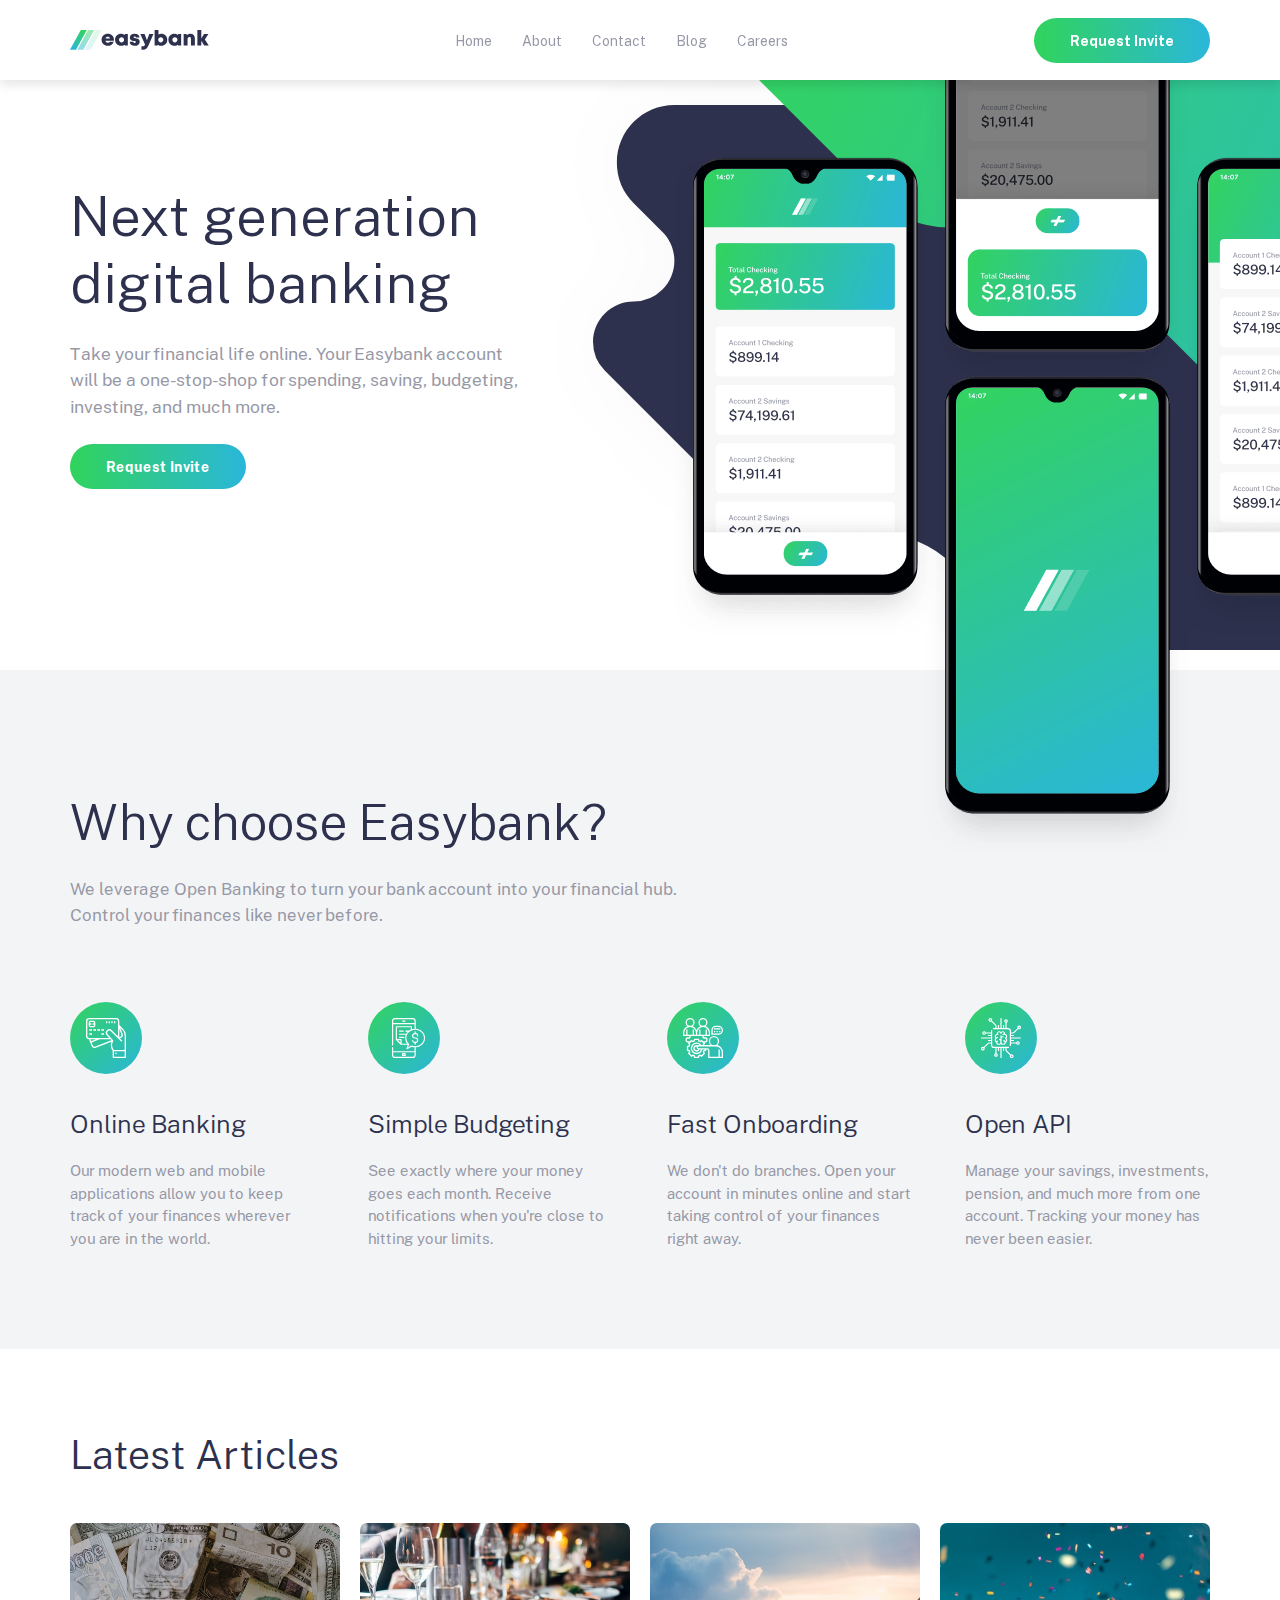
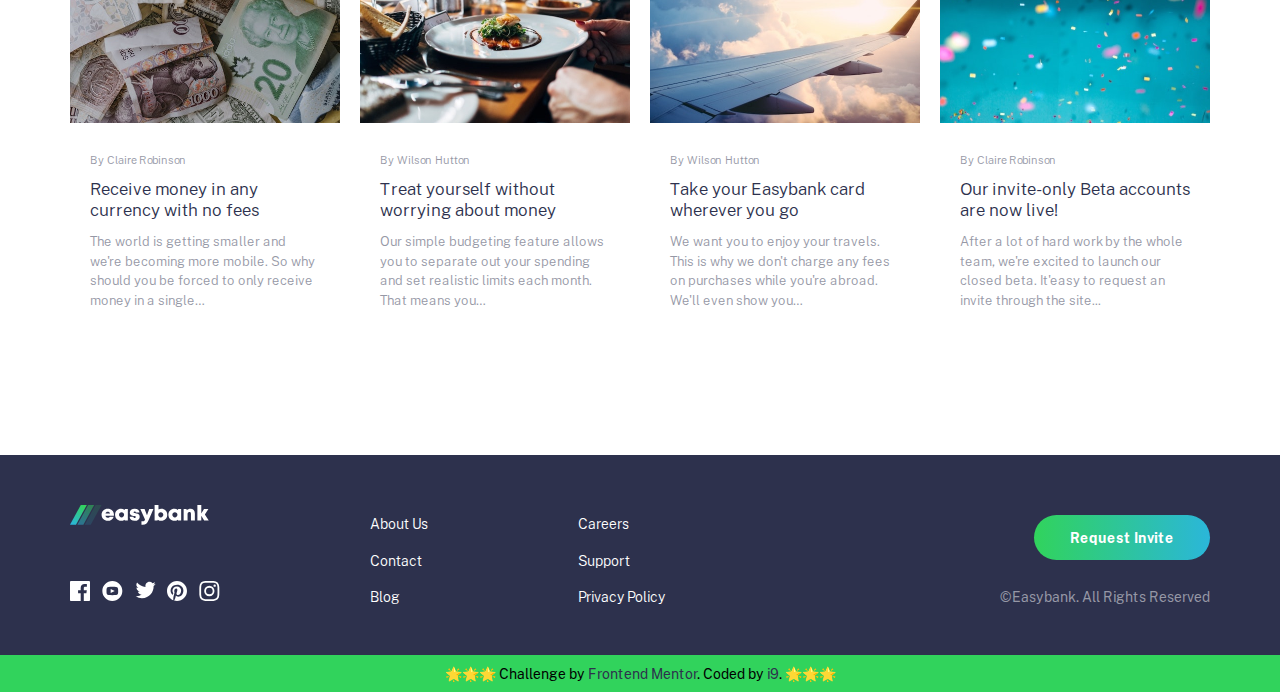
==== commit e891d53d: "footer done" ====
--- a/index.html
+++ b/index.html
@@ -237,14 +237,14 @@
         </div>
         <div class="cta-and-rights">
           <button class="cta footer-cta">Request Invite</button>
-          <p class="right">&copy;Easybank. All Rights Reserved</p>
+          <p class="copyright">&copy;Easybank. All Rights Reserved</p>
         </div>
       </div>
       <div class="attribution">
-        Challenge by
+        🌟🌟🌟 Challenge by
         <a href="https://www.frontendmentor.io?ref=challenge" target="_blank"
           >Frontend Mentor</a
-        >. Coded by <a href="#">Your Name Here</a>.
+        >. Coded by <a href="#">i9</a>. 🌟🌟🌟
       </div>
     </footer>
     <script src="./js/script.js"></script>
--- a/css/desktop.css
+++ b/css/desktop.css
@@ -320,6 +320,29 @@
   color: var(--btn-color);
 }
 
+
+.cta-and-rights {
+  display: flex;
+  flex-direction: column;
+  align-items: end;
+  height: 90px;
+  justify-content: space-between;
+}
+
+.copyright {
+  color: var(--text-color-one);
+  font-size: 14px;
+}
+
 .attribution {
-  display: none;
+  width: 100%;
+  background: var(--btn-color);
+  text-align: center;
+  padding: 10px 0;
+  font-size: 14px;
+  color: #000;
+}
+
+.attribution > a {
+  color: var(--text-color-two);
 }--- a/css/tablet.css
+++ b/css/tablet.css
@@ -103,4 +103,51 @@
     width: 300px;
     margin-bottom: 40px;
   }
+
+  .footer-container {
+    padding: 30px 0;
+    flex-direction: column;
+    align-items: center;
+    justify-content: start;
+  }
+
+  .logo-and-socials {
+    height: auto;
+    margin: 0 auto;
+    justify-content: start;
+    align-items: center;
+  }
+
+  .socials {
+    margin: 30px 0;
+    width: 180px;
+  }
+
+  .footer-navs {
+    flex: none;
+    height: auto;
+    display: block;
+  }
+
+  .footer-nav {
+    height: auto;
+    justify-content: start;
+    align-items: center;
+  }
+
+  .footer-nav > a {
+    margin-bottom: 20px;
+  }
+
+  .footer-nav:first-of-type {
+    margin-right: auto;
+  }
+
+  .cta-and-rights {
+    margin-top: 10px;
+    height: 85px;
+    align-items: center;
+    justify-content: space-between;
+  }
 }
+
--- a/css/mobile.css
+++ b/css/mobile.css
@@ -82,4 +82,8 @@
   .article-card {
     width: 400px;
   }
+
+  .attribution {
+    font-size: 12px;
+  }
 }
